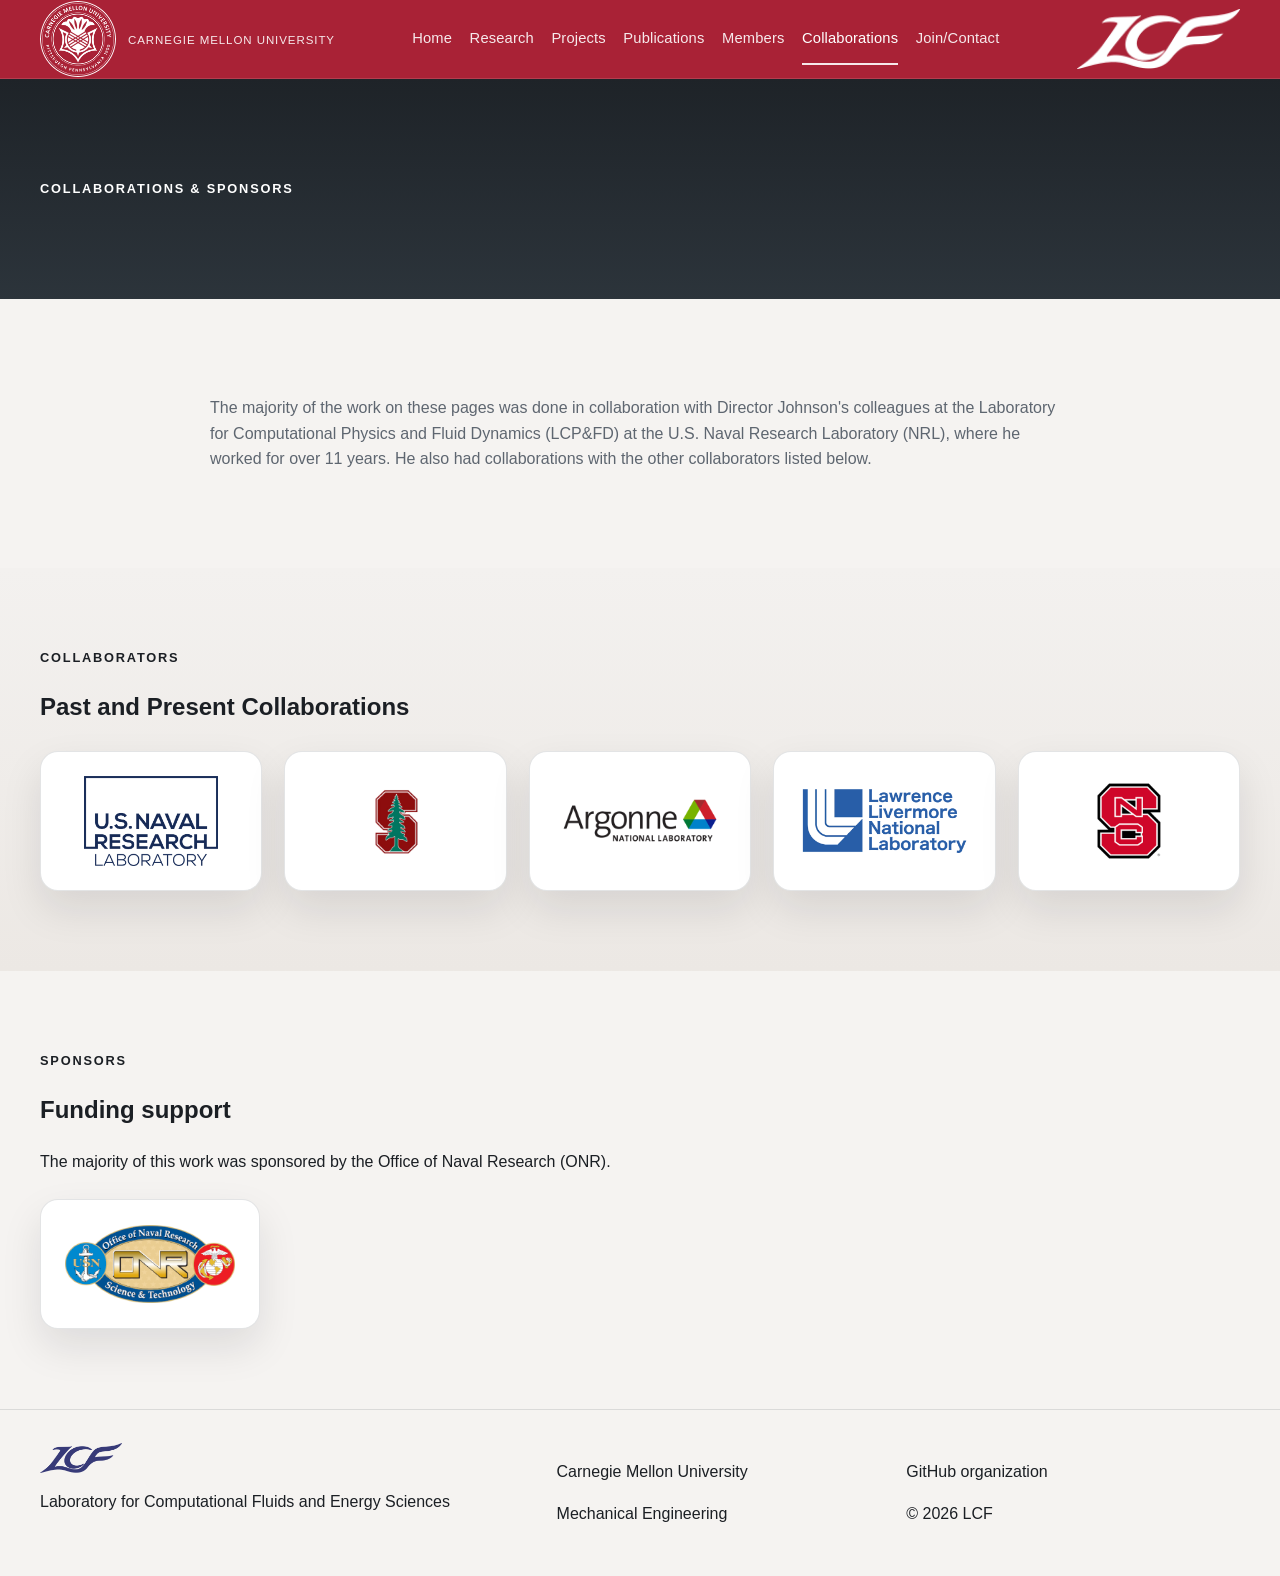
==== collaborations.html @ c2c97f34 "Fix Ryan's headshot crop and add Sierra Martinez's bio and photo Ryan's photo now anchors to the top" ====
<!DOCTYPE html>
<html lang="en">
  <head>
    <meta charset="UTF-8" />
    <meta name="viewport" content="width=device-width, initial-scale=1.0" />
    <title>Collaborations &amp; Sponsors | Laboratory for Computational Fluids and Energy Sciences</title>
    <meta name="description" content="Research collaborators and sponsors of the Laboratory for Computational Fluids and Energy Sciences at Carnegie Mellon University." />
    <link rel="icon" href="assets/logos/lcf-logo-white.png?v=1" type="image/png" />
    <link rel="stylesheet" href="assets/css/styles.css?v=18" />
    <script defer src="assets/js/site.js?v=18"></script>
  </head>
  <body data-page="collaborations">
    <header class="site-header">
      <div class="container nav-wrap">
        <div class="brand brand-left">
          <img src="assets/logos/cmu-seal-white.png" alt="Carnegie Mellon University seal" />
          <div>
            <span class="brand-small">Carnegie Mellon University</span>
          </div>
        </div>
        <nav class="main-nav" aria-label="Main navigation">
          <a href="index.html">Home</a>
          <a href="research.html">Research</a>
          <a href="projects.html">Projects</a>
          <a href="publications.html">Publications</a>
          <a href="members.html">Members</a>
          <a href="collaborations.html" class="active">Collaborations</a>
          <a href="contact.html">Join/Contact</a>
        </nav>
        <div class="brand brand-right"><img class="logo-mark-img" src="assets/logos/lcf-logo-white.png" alt="Laboratory for Computational Fluids and Energy Sciences logo" /></div>
        <button class="nav-toggle" aria-label="Toggle navigation" aria-expanded="false">
          <span></span><span></span><span></span>
        </button>
      </div>
    </header>

    <main>
      <section class="page-hero small-hero">
        <div class="container">
          <p class="section-kicker">Collaborations &amp; Sponsors</p>
        </div>
      </section>

      <section class="section">
        <div class="container narrow text-section">
          <p>
            The majority of the work on these pages was done in collaboration with Director Johnson's colleagues at the <a href="https://www.nrl.navy.mil/Our-Work/Areas-of-Research/Computational-Physics-Fluid-Dynamics/" target="_blank" rel="noreferrer">Laboratory for Computational Physics and Fluid Dynamics (LCP&amp;FD)</a> at the <a href="https://www.nrl.navy.mil/" target="_blank" rel="noreferrer">U.S. Naval Research Laboratory (NRL)</a>, where he worked for over 11 years. He also had collaborations with the other collaborators listed below.
          </p>
        </div>
      </section>

      <section class="section section-contrast">
        <div class="container">
          <p class="section-kicker">Collaborators</p>
          <h2>Past and Present Collaborations</h2>
          <div class="logo-grid">
            <a class="logo-card" href="https://www.nrl.navy.mil/" target="_blank" rel="noreferrer">
              <img src="assets/images/NRL_logo.png" alt="U.S. Naval Research Laboratory" />
            </a>
            <a class="logo-card" href="https://me.stanford.edu/" target="_blank" rel="noreferrer">
              <img src="assets/images/stanford_logo.png" alt="Stanford Mechanical Engineering" />
            </a>
            <a class="logo-card" href="https://www.anl.gov/" target="_blank" rel="noreferrer">
              <img src="assets/images/ANL_logo.png" alt="Argonne National Laboratory" />
            </a>
            <a class="logo-card" href="https://www.llnl.gov/" target="_blank" rel="noreferrer">
              <img src="assets/images/llnl_logo.webp" alt="Lawrence Livermore National Laboratory" />
            </a>
            <a class="logo-card" href="https://tsfl.wordpress.ncsu.edu/" target="_blank" rel="noreferrer">
              <img src="assets/images/NCSU_logo.png" alt="North Carolina State University" />
            </a>
          </div>
        </div>
      </section>

      <section class="section">
        <div class="container">
          <p class="section-kicker">Sponsors</p>
          <h2>Funding support</h2>
          <p class="narrow">The majority of this work was sponsored by the Office of Naval Research (ONR).</p>
          <div class="logo-grid logo-grid-sponsors">
            <a class="logo-card" href="https://www.onr.navy.mil/" target="_blank" rel="noreferrer">
              <img src="assets/images/onr_logo.png" alt="Office of Naval Research" />
            </a>
          </div>
        </div>
      </section>
    </main>

    <footer class="site-footer">
      <div class="container footer-grid">
        <div>
          <img class="footer-brand-img" src="assets/logos/lcf-logo.png" alt="Laboratory for Computational Fluids and Energy Sciences logo" />
          <p>Laboratory for Computational Fluids and Energy Sciences</p>
        </div>
        <div>
          <p>Carnegie Mellon University</p>
          <p>Mechanical Engineering</p>
        </div>
        <div>
          <p><a href="https://github.com/CMU-LCF">GitHub organization</a></p>
          <p>© 2026 LCF</p>
        </div>
      </div>
    </footer>
  </body>
</html>
---- assets/css/styles.css ----
:root {
  --cmu-red: #a6192e;
  --cmu-red-deep: #7d0d1d;
  --charcoal: #1f2328;
  --charcoal-soft: #2e3339;
  --paper: #f5f3f1;
  --ink: #1b1f24;
  --muted: #5e6670;
  --line: rgba(31, 35, 40, 0.12);
  --panel: #ffffff;
  --shadow: 0 18px 40px rgba(16, 20, 25, 0.1);
  --max-width: 1200px;
}

* { box-sizing: border-box; }

html { scroll-behavior: smooth; }
body {
  margin: 0;
  font-family: 'Segoe UI', Arial, sans-serif;
  background: var(--paper);
  color: var(--ink);
  line-height: 1.6;
}

a { color: inherit; text-decoration: none; }
img { max-width: 100%; display: block; }
video { max-width: 100%; display: block; }

.container {
  width: min(var(--max-width), calc(100% - 2rem));
  margin: 0 auto;
}

.narrow { max-width: 860px; }

.site-header {
  position: sticky;
  top: 0;
  z-index: 100;
  background: rgba(166, 25, 46, 0.96);
  backdrop-filter: blur(10px);
  border-bottom: 1px solid rgba(255,255,255,0.12);
}

.nav-wrap {
  display: flex;
  align-items: center;
  justify-content: space-between;
  min-height: 78px;
  gap: 1rem;
}

.brand {
  display: flex;
  align-items: center;
  gap: 0.75rem;
  color: #fff;
  flex-shrink: 0;
}

.brand img {
  width: 76px;
  height: 76px;
  object-fit: contain;
}

.brand-left {
  min-width: 220px;
}

.brand-right {
  min-width: 90px;
  justify-content: flex-end;
}

.brand-small {
  font-size: 0.72rem;
  letter-spacing: 0.08em;
  text-transform: uppercase;
  color: rgba(255,255,255,0.9);
}

.logo-mark {
  font-size: 1.8rem;
  font-weight: 800;
  letter-spacing: 0.08em;
  color: #fff;
}

.brand .logo-mark-img {
  height: 60px;
  width: auto;
}

.main-nav {
  display: flex;
  justify-content: center;
  flex-wrap: wrap;
  gap: 1.1rem;
  font-size: 0.92rem;
  letter-spacing: 0.01em;
}

.main-nav a {
  color: rgba(255,255,255,0.9);
  transition: color 0.15s ease;
  padding: 0.4rem 0;
  position: relative;
}

.main-nav a:hover,
.main-nav a:focus-visible,
.main-nav a.active {
  color: #fff;
}

.main-nav a.active::after {
  content: "";
  position: absolute;
  left: 0;
  right: 0;
  bottom: -8px;
  height: 2px;
  background: rgba(255,255,255,0.9);
}

.nav-toggle {
  display: none;
  width: 44px;
  height: 44px;
  border: 1px solid rgba(255,255,255,0.25);
  background: transparent;
  border-radius: 8px;
  cursor: pointer;
}

.nav-toggle span {
  display: block;
  width: 20px;
  height: 2px;
  background: white;
  margin: 5px auto;
}

.hero {
  position: relative;
  min-height: 720px;
  display: flex;
  align-items: center;
  background: #111;
  overflow: hidden;
}

.hero-video-wrap,
.hero-overlay {
  position: absolute;
  inset: 0;
}

.hero-video {
  width: 100%;
  height: 100%;
  object-fit: cover;
  opacity: 0.48;
  filter: contrast(1.1) saturate(0.9) brightness(0.78);
}

.hero-overlay {
  background: linear-gradient(90deg, rgba(17,17,17,0.8), rgba(17,17,17,0.42));
}

.hero-inner {
  position: relative;
  z-index: 1;
  width: min(var(--max-width), calc(100% - 2rem));
}

.hero-copy {
  max-width: 720px;
  color: #fff;
  padding: 2rem 0;
}

.eyebrow,
.section-kicker {
  margin: 0 0 1rem;
  font-size: 0.8rem;
  letter-spacing: 0.14em;
  text-transform: uppercase;
  font-weight: 700;
}

.hero-copy h1 {
  margin: 0;
  font-size: clamp(2.7rem, 5vw, 5rem);
  line-height: 0.95;
  letter-spacing: -0.05em;
  font-weight: 800;
}

.subtitle {
  margin-top: 1.25rem;
  font-size: clamp(1.1rem, 2vw, 1.5rem);
  line-height: 1.3;
  max-width: 620px;
  color: rgba(255,255,255,0.9);
}

.tagline {
  font-size: 1.1rem;
  color: rgba(255,255,255,0.86);
  margin-top: 1rem;
}

.hero-meta {
  margin-top: 1.5rem;
  color: rgba(255,255,255,0.78);
  font-size: 0.95rem;
}

.hero-meta p { margin: 0.14rem 0; }

.hero-actions {
  margin-top: 1.8rem;
  display: flex;
  flex-wrap: wrap;
  gap: 1rem;
}

.button {
  display: inline-flex;
  align-items: center;
  justify-content: center;
  min-height: 46px;
  padding: 0.8rem 1.3rem;
  border-radius: 999px;
  font-weight: 700;
  border: 1px solid transparent;
  transition: transform 0.15s ease, border-color 0.15s ease;
}

.button:hover,
.button:focus-visible {
  transform: translateY(-1px);
}

.button.primary {
  background: var(--cmu-red);
  color: white;
}

.button.secondary {
  background: rgba(255,255,255,0.08);
  border-color: rgba(255,255,255,0.35);
  color: white;
}

.section {
  padding: 5rem 0;
}

.problem-section {
  background: #f0eeeb;
}

.problem-section h2,
.section-head h2,
.page-hero h1,
.research-body h2,
.text-section h2 {
  font-size: clamp(2rem, 3vw, 3rem);
  line-height: 1.08;
  letter-spacing: -0.04em;
  margin: 0;
}

.scale-flow {
  margin-top: 2rem;
  display: grid;
  gap: 0.4rem;
  font-size: 0.85rem;
  font-weight: 800;
  letter-spacing: 0.08em;
  text-transform: uppercase;
  color: var(--charcoal);
}

.arrow {
  font-size: 1.2rem;
  color: var(--cmu-red);
  margin-left: 0.2rem;
}

.section-head {
  display: flex;
  justify-content: space-between;
  align-items: end;
  margin-bottom: 2rem;
  gap: 1rem;
}

.split-head {
  align-items: center;
}

.pillar-grid,
.feature-grid,
.people-row,
.member-grid,
.projects-grid {
  display: grid;
  gap: 1.4rem;
}

.pillar-grid {
  grid-template-columns: repeat(4, minmax(0, 1fr));
}

.pillar-card,
.feature-card,
.person-card,
.project-card,
.research-card,
.member-card {
  background: var(--panel);
  border: 1px solid var(--line);
  border-radius: 18px;
  box-shadow: var(--shadow);
}

.pillar-card {
  padding: 1.4rem;
}

.pillar-media-row {
  display: grid;
  grid-template-columns: 1fr 1fr;
  gap: 0.5rem;
  margin-top: 1rem;
}

.pillar-media-row video,
.pillar-media-row img {
  width: 100%;
  height: 90px;
  border-radius: 10px;
  display: block;
}

.pillar-media-row video {
  object-fit: cover;
  background: #111;
}

.pillar-media-row img {
  object-fit: contain;
  background: #fff;
  border: 1px solid var(--line);
}

.pillar-media-row.single {
  grid-template-columns: 1fr;
}

.pillar-index {
  display: inline-block;
  font-size: 0.7rem;
  letter-spacing: 0.14em;
  text-transform: uppercase;
  color: var(--cmu-red);
  font-weight: 800;
}

.pillar-card h3,
.feature-body h3,
.person-copy h3,
.project-card h3,
.member-card h3 {
  margin: 0.5rem 0 0.6rem;
  font-size: 1.4rem;
  line-height: 1.2;
}

.pillar-card p,
.feature-body p,
.research-body p,
.member-card p,
.project-card p,
.text-section p,
.research-overview p {
  margin: 0;
  color: var(--muted);
}

.section-contrast {
  background: linear-gradient(180deg, #f3f1ef 0%, #ece8e4 100%);
}

.feature-grid {
  grid-template-columns: repeat(3, minmax(0, 1fr));
}

.feature-card {
  overflow: hidden;
}

.feature-media {
  height: 200px;
  background: linear-gradient(135deg, rgba(166,25,46,0.84), rgba(47,53,58,0.8));
}

.feature-media video {
  width: 100%;
  height: 100%;
  object-fit: cover;
}

.media-placeholder {
  background: linear-gradient(135deg, rgba(166,25,46,.9), rgba(96,96,96,.8)),
    linear-gradient(0deg, rgba(255,255,255,.08), rgba(255,255,255,.08));
}

.media-placeholder.alt { background: linear-gradient(135deg, rgba(38,41,46,.8), rgba(166,25,46,.7)); }
.media-placeholder.alt-2 { background: linear-gradient(135deg, rgba(74,76,80,.8), rgba(166,25,46,.7)); }
.media-placeholder.alt-3 { background: linear-gradient(135deg, rgba(166,25,46,.7), rgba(48,58,82,.8)); }
.media-placeholder.alt-4 { background: linear-gradient(135deg, rgba(51,59,74,.8), rgba(166,25,46,.7)); }
.media-placeholder.alt-5 { background: linear-gradient(135deg, rgba(17,17,17,.8), rgba(166,25,46,.6)); }

.feature-body {
  padding: 1.3rem 1.2rem 1.5rem;
}

.feature-body a,
.inline-links a,
.publication-header-links a,
.text-link {
  color: var(--cmu-red);
  font-weight: 700;
}

.people-row {
  grid-template-columns: 1.5fr repeat(4, minmax(0, 1fr));
}

.profile-card {
  display: grid;
  grid-template-columns: 1fr;
  justify-items: center;
  text-align: center;
  gap: 0.75rem;
  padding: 1.2rem 1rem;
}

.profile-card.large {
  grid-template-columns: 180px 1fr;
  justify-items: stretch;
  text-align: left;
  align-items: center;
  gap: 1rem;
}

.profile-card img {
  width: 100%;
  height: 170px;
  object-fit: cover;
  border-radius: 12px;
  background: #ddd;
}

.person-avatar {
  width: 82px;
  height: 82px;
  border-radius: 50%;
  background: linear-gradient(135deg, var(--cmu-red), #6b101d);
  color: white;
  display: grid;
  place-items: center;
  font-size: 2rem;
  font-weight: 800;
}

.person-role {
  text-transform: uppercase;
  letter-spacing: 0.08em;
  font-size: 0.7rem;
  font-weight: 800;
  color: var(--cmu-red);
}

.page-hero {
  background: linear-gradient(180deg, #1e2328 0%, #2c343b 100%);
  color: white;
  padding: 4rem 0 3rem;
}

.small-hero {
  min-height: 220px;
  display: grid;
  align-items: center;
}

.research-overview {
  max-width: 900px;
  font-size: 1.18rem;
}

.research-card {
  display: grid;
  grid-template-columns: minmax(0,1.1fr) minmax(0,1.4fr);
  gap: 2rem;
  align-items: stretch;
  padding: 0;
  overflow: hidden;
}

.research-card.reverse {
  grid-template-columns: minmax(0,1.4fr) minmax(0,1.1fr);
}

.research-card.reverse .research-visual { order: 2; }
.research-card.reverse .research-body { order: 1; }

.research-visual {
  min-height: 340px;
  background: linear-gradient(135deg, rgba(166,25,46,0.8), rgba(17,17,17,0.85));
  overflow: hidden;
}

.research-visual img,
.research-visual > video {
  width: 100%;
  height: 100%;
  object-fit: contain;
  object-position: center;
  display: block;
}

.research-visual img {
  background: #0b0b0b;
}

.research-visual > video {
  background: #0b0b0b;
}

.research-media-grid {
  display: grid;
  grid-template-columns: 1fr;
  grid-template-rows: 1fr 1fr;
  gap: 4px;
  height: 100%;
  min-height: 340px;
}

.research-media-grid video {
  width: 100%;
  height: 100%;
  min-height: 0;
  object-fit: contain;
  background: #0b0b0b;
  display: block;
}

.visual-one { background: linear-gradient(135deg, rgba(166,25,46,.9), rgba(31,35,40,.85)); }
.visual-two { background: linear-gradient(135deg, rgba(56,58,64,.85), rgba(166,25,46,.8)); }
.visual-three { background: linear-gradient(135deg, rgba(166,25,46,.8), rgba(95,97,101,.8)); }
.visual-four { background: linear-gradient(135deg, rgba(36,41,46,.9), rgba(166,25,46,.7)); }

.research-body {
  padding: 2rem;
}

.inline-links {
  display: flex;
  flex-wrap: wrap;
  gap: 1rem;
  margin-top: 1.25rem;
}

.logo-grid {
  display: grid;
  grid-template-columns: repeat(auto-fit, minmax(160px, 1fr));
  gap: 1.4rem;
  margin-top: 1.5rem;
}

.logo-grid-sponsors {
  grid-template-columns: repeat(auto-fit, minmax(160px, 220px));
}

.logo-card {
  display: flex;
  align-items: center;
  justify-content: center;
  min-height: 130px;
  padding: 1.5rem;
  background: var(--panel);
  border: 1px solid var(--line);
  border-radius: 18px;
  box-shadow: var(--shadow);
  transition: transform 0.15s ease;
}

.logo-card:hover,
.logo-card:focus-visible {
  transform: translateY(-3px);
}

.logo-card img {
  max-width: 100%;
  max-height: 90px;
  object-fit: contain;
}

.filter-bar {
  display: grid;
  gap: 1rem;
  margin-bottom: 2rem;
}

#publication-search {
  width: min(100%, 420px);
  min-height: 46px;
  padding: 0.8rem 1rem;
  border: 1px solid var(--line);
  border-radius: 10px;
  font: inherit;
}

.contact-form {
  display: grid;
  gap: 1.2rem;
  max-width: 560px;
  margin-top: 1.5rem;
}

.form-row {
  display: grid;
  gap: 0.4rem;
}

.form-row label {
  font-size: 0.85rem;
  font-weight: 700;
  color: var(--ink);
}

.form-row input,
.form-row select,
.form-row textarea {
  padding: 0.8rem 1rem;
  border: 1px solid var(--line);
  border-radius: 10px;
  font: inherit;
  background: var(--panel);
  color: var(--ink);
  resize: vertical;
}

.form-row input:focus,
.form-row select:focus,
.form-row textarea:focus {
  outline: 2px solid var(--cmu-red);
  outline-offset: 1px;
}

.contact-form .button {
  justify-self: start;
}

.form-status {
  margin: 0;
  font-size: 0.9rem;
  color: var(--muted);
}

.tag-cloud {
  display: flex;
  flex-wrap: wrap;
  gap: 0.6rem;
}

.tag {
  border: 1px solid var(--line);
  background: #fff;
  border-radius: 999px;
  padding: 0.45rem 0.8rem;
  font-size: 0.8rem;
  color: var(--ink);
  cursor: pointer;
}

.tag.active {
  background: var(--cmu-red);
  color: white;
  border-color: var(--cmu-red);
}

.publication-list {
  display: grid;
  gap: 1rem;
}

.publication-item {
  background: #fff;
  border: 1px solid var(--line);
  border-radius: 16px;
  padding: 1.2rem 1.3rem;
}

.publication-item h3 {
  margin: 0 0 0.4rem;
  font-size: 1.12rem;
}

.publication-meta {
  color: var(--muted);
  font-size: 0.92rem;
  margin-bottom: 0.8rem;
}

.publication-links {
  display: flex;
  flex-wrap: wrap;
  gap: 0.8rem;
  font-size: 0.88rem;
}

.publication-item.is-selected {
  border-color: rgba(166,25,46,0.4);
  box-shadow: 0 10px 26px rgba(166,25,46,0.08);
}

.member-grid,
.projects-grid {
  grid-template-columns: repeat(3, minmax(0, 1fr));
}

.member-card,
.project-card {
  padding: 1.2rem;
}

.member-card img {
  width: 100%;
  height: 230px;
  object-fit: cover;
  border-radius: 12px;
  background: #ddd;
  margin-bottom: 0.9rem;
}

.project-card img {
  width: 100%;
  height: 170px;
  object-fit: contain;
  border-radius: 12px;
  background: #fff;
  border: 1px solid var(--line);
  margin-bottom: 0.9rem;
}

.director-card {
  display: grid;
  grid-template-columns: 220px 1fr;
  gap: 2rem;
  align-items: start;
  max-width: 900px;
  margin: 0 auto;
  padding: 2rem;
  background: var(--panel);
  border: 1px solid var(--line);
  border-radius: 18px;
  box-shadow: var(--shadow);
}

.member-grid > .director-card {
  grid-column: 1 / -1;
  max-width: none;
  margin: 0;
}

.director-card img {
  width: 100%;
  height: 220px;
  object-fit: cover;
  border-radius: 12px;
  background: #ddd;
}

.director-copy h2 {
  margin: 0 0 0.3rem;
  font-size: 1.8rem;
}

.director-bio {
  margin: 0.8rem 0 0;
  color: var(--muted);
  line-height: 1.7;
}

.bio-list-title {
  margin: 1.2rem 0 0.4rem;
  font-size: 0.78rem;
  letter-spacing: 0.06em;
  text-transform: uppercase;
  color: var(--cmu-red);
}

.bio-list {
  margin: 0;
  padding-left: 1.2rem;
  color: var(--muted);
  line-height: 1.6;
}

.project-card .status {
  display: inline-block;
  padding: 0.3rem 0.6rem;
  border-radius: 999px;
  font-size: 0.72rem;
  background: rgba(166,25,46,0.1);
  color: var(--cmu-red);
  font-weight: 700;
  margin-bottom: 0.6rem;
}

.site-footer {
  padding: 2.1rem 0;
  border-top: 1px solid var(--line);
  background: #f5f3f1;
}

.footer-grid {
  display: grid;
  grid-template-columns: 1.5fr 1fr 1fr;
  gap: 1rem;
  align-items: start;
}

.footer-brand {
  font-size: 1.4rem;
  font-weight: 800;
  margin-bottom: 0.2rem;
}

.footer-brand-img {
  height: 30px;
  width: auto;
  margin-bottom: 0.4rem;
}

.text-section {
  padding-top: 1rem;
}

.text-section p {
  margin-bottom: 1rem;
}

@media (max-width: 980px) {
  .pillar-grid,
  .feature-grid,
  .member-grid,
  .projects-grid,
  .people-row,
  .research-card,
  .research-card.reverse,
  .footer-grid {
    grid-template-columns: 1fr 1fr;
  }

  .people-row { grid-template-columns: repeat(2, minmax(0,1fr)); }
  .profile-card.large { grid-template-columns: 1fr; }
  .director-card { grid-template-columns: 160px 1fr; }
}

@media (max-width: 760px) {
  .nav-toggle { display: block; flex-shrink: 0; }

  .brand-left {
    min-width: 0;
    flex-shrink: 1;
  }

  .brand-small {
    white-space: normal;
    line-height: 1.25;
  }

  .brand-left img,
  .brand-right {
    flex-shrink: 0;
  }

  .brand-left img {
    width: 48px;
    height: 48px;
  }

  .brand .logo-mark-img {
    height: 38px;
  }

  .main-nav {
    position: absolute;
    top: 100%;
    left: 0;
    right: 0;
    display: none;
    flex-direction: column;
    background: var(--cmu-red);
    padding: 1rem 1.2rem 1.6rem;
    border-top: 1px solid rgba(255,255,255,0.2);
  }
  .main-nav.open { display: flex; }

  .hero {
    min-height: 600px;
  }

  .hero-actions {
    flex-direction: column;
    align-items: flex-start;
  }

  .pillar-grid,
  .feature-grid,
  .member-grid,
  .projects-grid,
  .people-row,
  .research-card,
  .research-card.reverse,
  .footer-grid {
    grid-template-columns: 1fr;
  }

  .nav-wrap { position: relative; }

  .director-card {
    grid-template-columns: 1fr;
    text-align: center;
  }

  .director-card img {
    width: 160px;
    height: 160px;
    margin: 0 auto;
  }
}

@media (prefers-reduced-motion: reduce) {
  * {
    animation: none !important;
    transition: none !important;
    scroll-behavior: auto !important;
  }
}
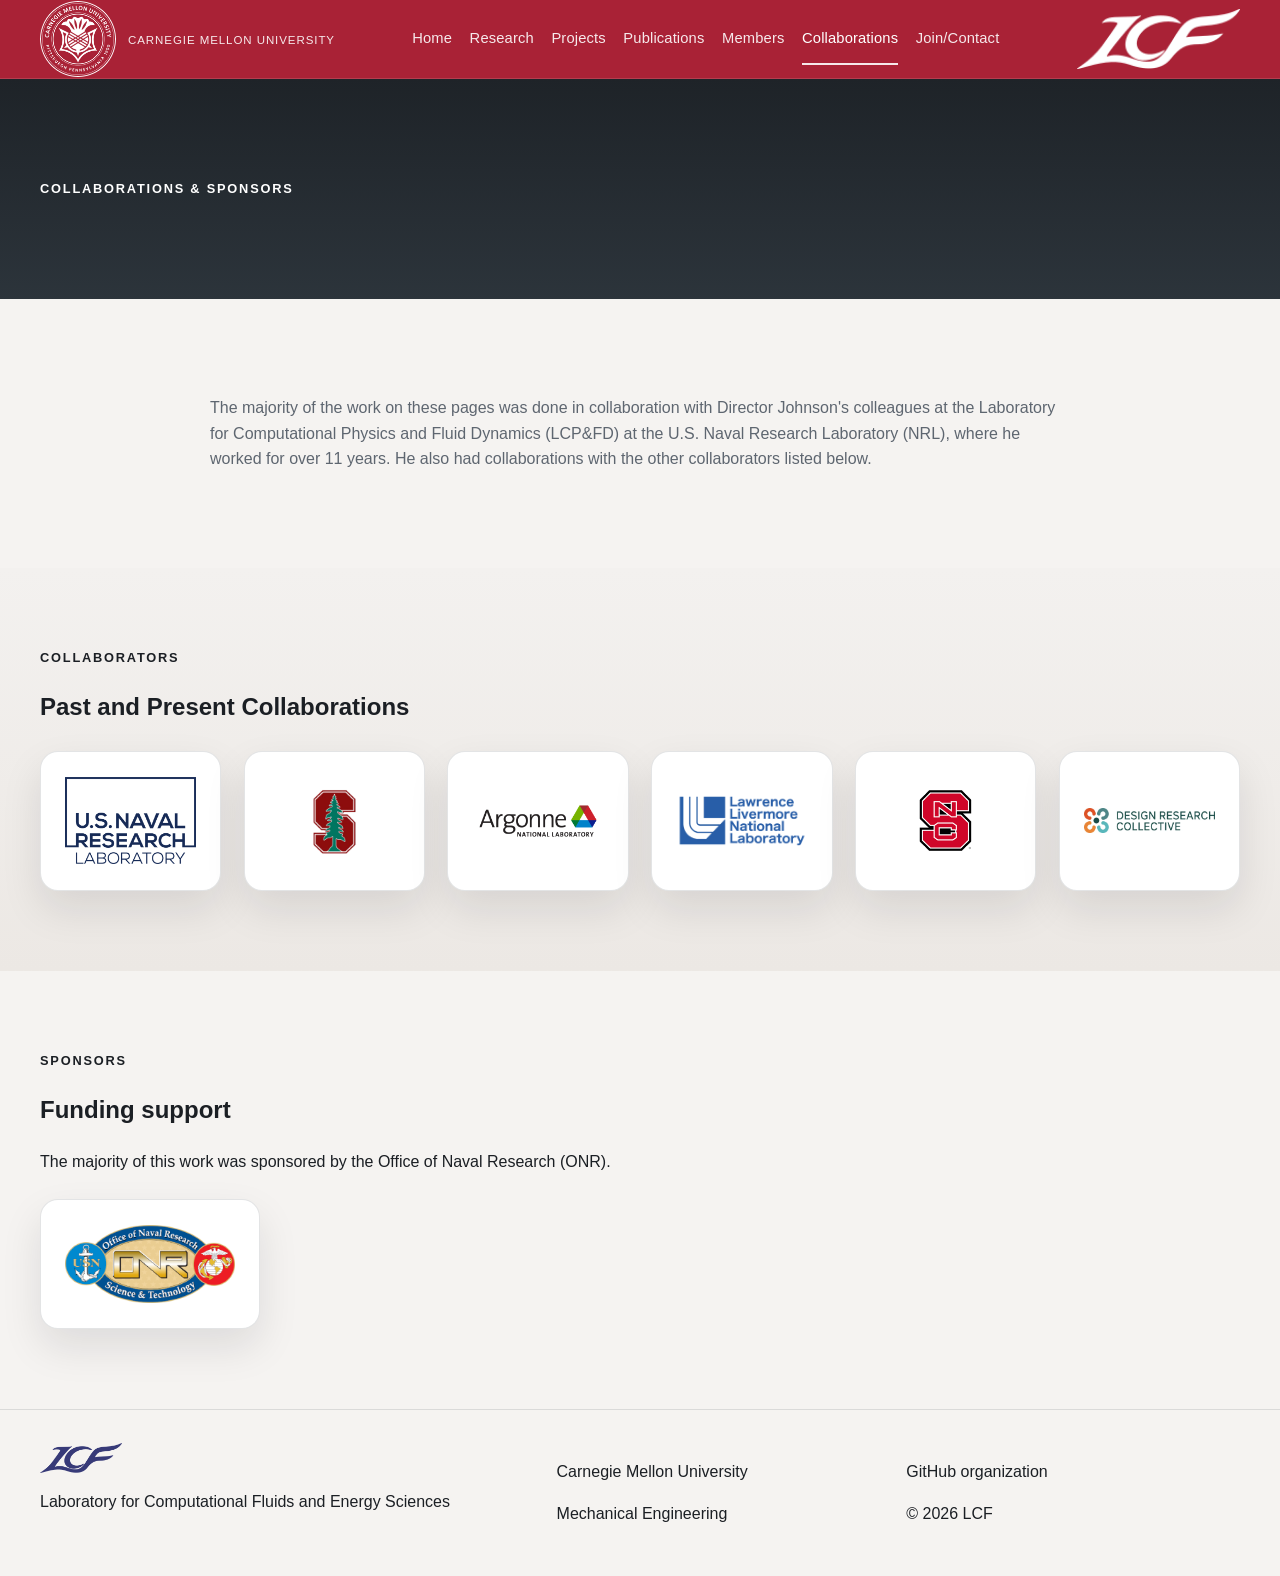
==== commit cf03d6b0: "Add Design Research Collective to Collaborators Linked to cmudrc.github.io.  Co-Authored-By: Claude " ====
--- a/collaborations.html
+++ b/collaborations.html
@@ -6,8 +6,8 @@
     <title>Collaborations &amp; Sponsors | Laboratory for Computational Fluids and Energy Sciences</title>
     <meta name="description" content="Research collaborators and sponsors of the Laboratory for Computational Fluids and Energy Sciences at Carnegie Mellon University." />
     <link rel="icon" href="assets/logos/lcf-logo-white.png?v=1" type="image/png" />
-    <link rel="stylesheet" href="assets/css/styles.css?v=18" />
-    <script defer src="assets/js/site.js?v=18"></script>
+    <link rel="stylesheet" href="assets/css/styles.css?v=22" />
+    <script defer src="assets/js/site.js?v=22"></script>
   </head>
   <body data-page="collaborations">
     <header class="site-header">
@@ -69,6 +69,9 @@
             <a class="logo-card" href="https://tsfl.wordpress.ncsu.edu/" target="_blank" rel="noreferrer">
               <img src="assets/images/NCSU_logo.png" alt="North Carolina State University" />
             </a>
+            <a class="logo-card" href="https://cmudrc.github.io/" target="_blank" rel="noreferrer">
+              <img src="assets/images/DRC_logo.webp" alt="Design Research Collective" />
+            </a>
           </div>
         </div>
       </section>
--- a/assets/css/styles.css
+++ b/assets/css/styles.css
@@ -448,8 +448,8 @@
   grid-template-columns: 1fr;
   justify-items: center;
   text-align: center;
-  gap: 0.75rem;
-  padding: 1.2rem 1rem;
+  gap: 0.5rem;
+  padding: 0.8rem 0.8rem;
 }
 
 .profile-card.large {
@@ -466,6 +466,12 @@
   object-fit: cover;
   border-radius: 12px;
   background: #ddd;
+}
+
+.profile-card:not(.large) img {
+  width: 82px;
+  height: 82px;
+  border-radius: 50%;
 }
 
 .person-avatar {
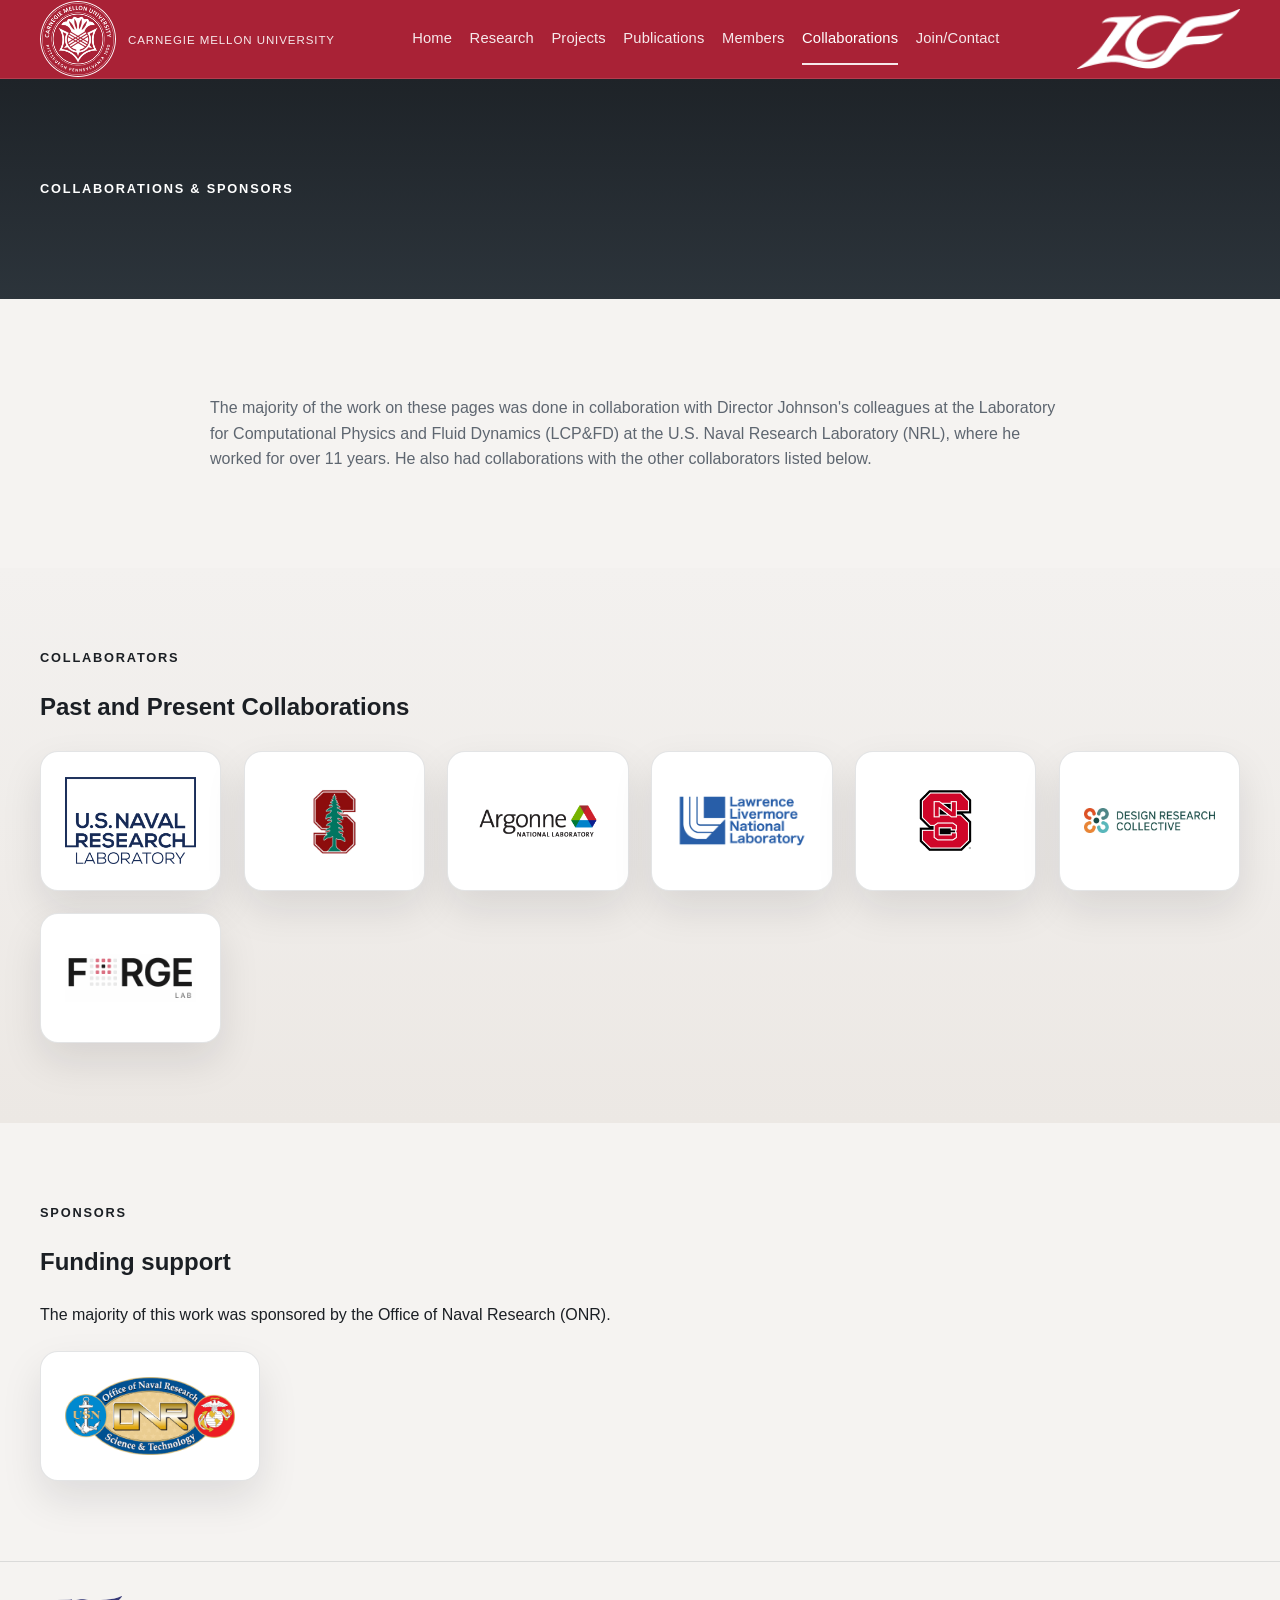
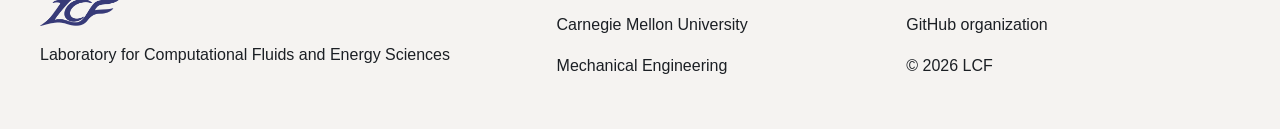
==== commit 1147d0eb: "Add Forge Lab to Collaborators Linked to forgelab-cmu.com.  Co-Authored-By: Claude Sonnet 5 <noreply" ====
--- a/collaborations.html
+++ b/collaborations.html
@@ -6,8 +6,8 @@
     <title>Collaborations &amp; Sponsors | Laboratory for Computational Fluids and Energy Sciences</title>
     <meta name="description" content="Research collaborators and sponsors of the Laboratory for Computational Fluids and Energy Sciences at Carnegie Mellon University." />
     <link rel="icon" href="assets/logos/lcf-logo-white.png?v=1" type="image/png" />
-    <link rel="stylesheet" href="assets/css/styles.css?v=22" />
-    <script defer src="assets/js/site.js?v=22"></script>
+    <link rel="stylesheet" href="assets/css/styles.css?v=23" />
+    <script defer src="assets/js/site.js?v=23"></script>
   </head>
   <body data-page="collaborations">
     <header class="site-header">
@@ -72,6 +72,9 @@
             <a class="logo-card" href="https://cmudrc.github.io/" target="_blank" rel="noreferrer">
               <img src="assets/images/DRC_logo.webp" alt="Design Research Collective" />
             </a>
+            <a class="logo-card" href="https://forgelab-cmu.com/" target="_blank" rel="noreferrer">
+              <img src="assets/images/forge.png" alt="Forge Lab" />
+            </a>
           </div>
         </div>
       </section>
